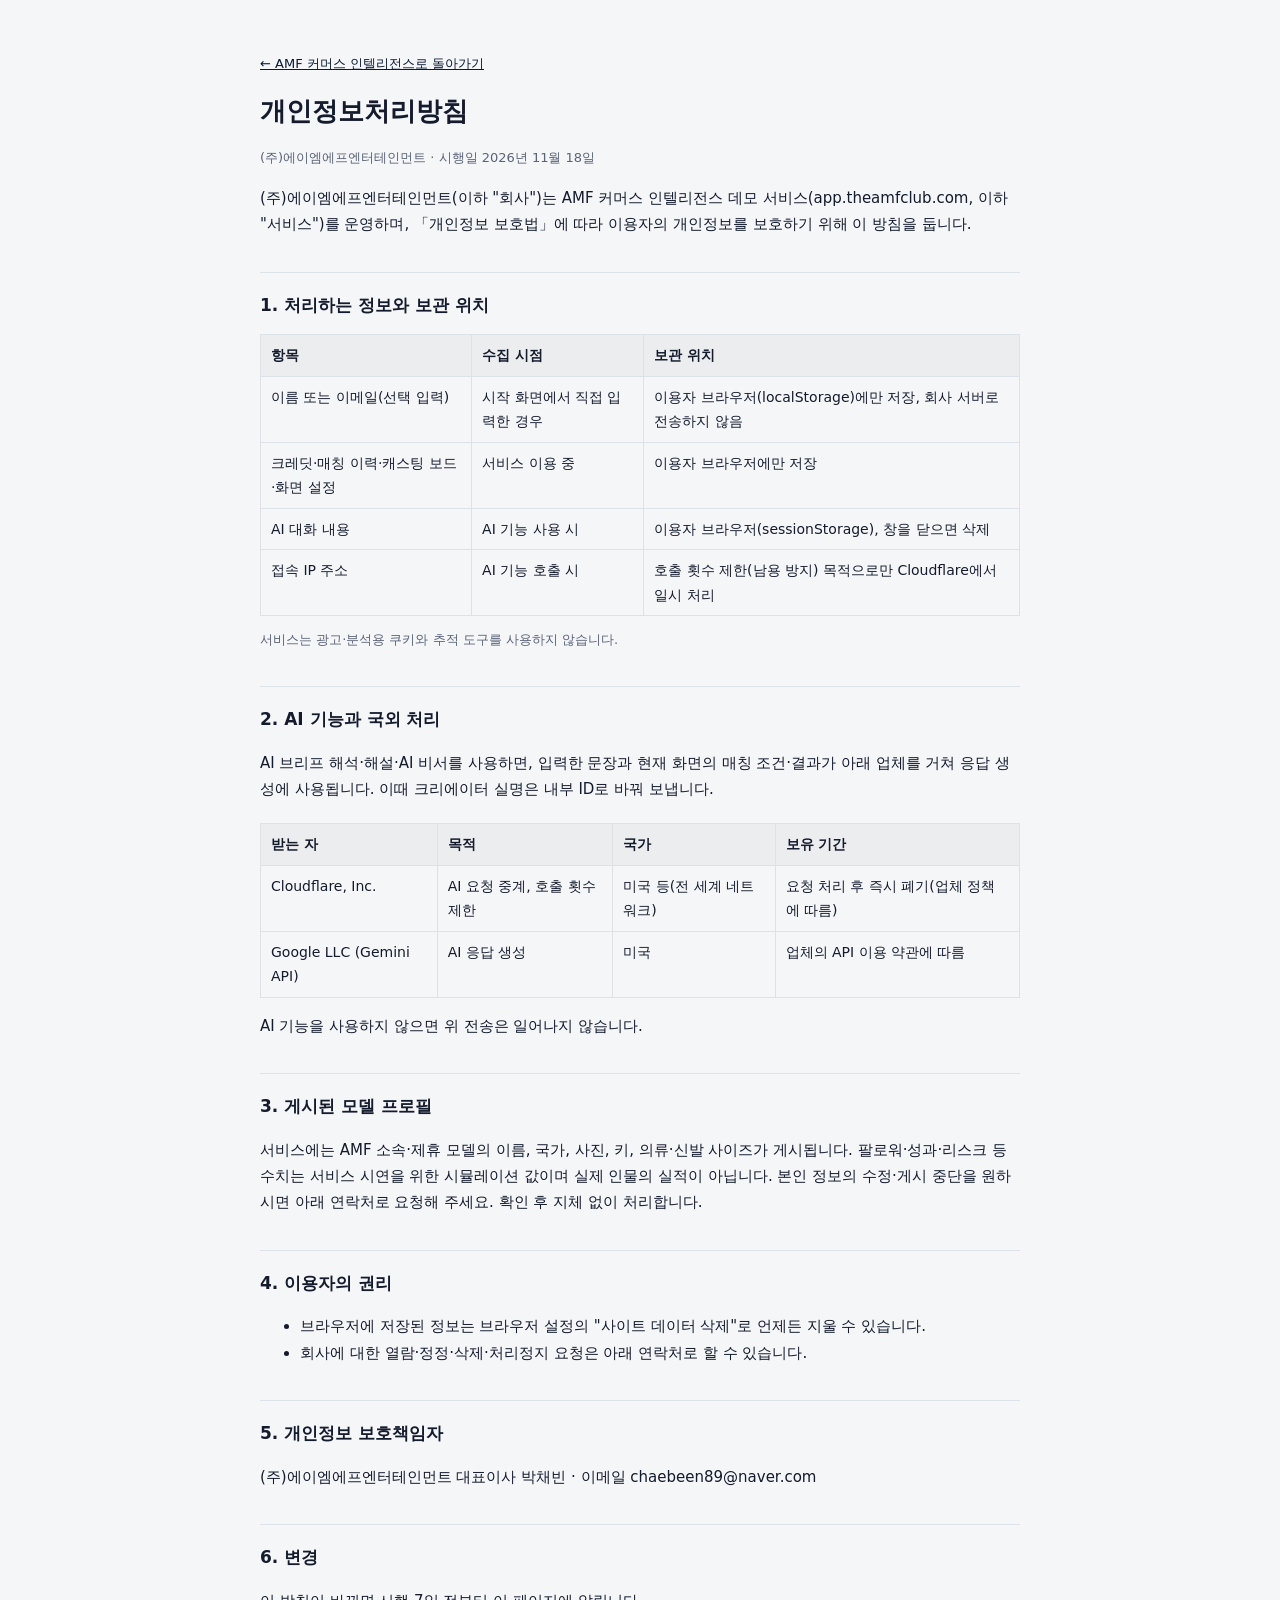
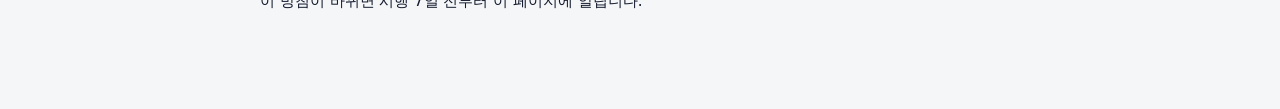
==== privacy.html @ 49871f89 "app.theamfclub.com 배포 (v20261118g) Co-Authored-By: Claude Opus 5.5 <noreply@anthropic.com>" ====
<!doctype html>
<html lang="ko">
<head>
<meta charset="utf-8">
<meta name="viewport" content="width=device-width,initial-scale=1">
<title>개인정보처리방침 · AMF 커머스 인텔리전스</title>
<meta name="robots" content="index,follow">
<style>
:root{--bg:#F5F6F8;--fg:#141B2D;--mute:#5A6378;--line:#DDE1E8;--acc:#0A1A33}
@media (prefers-color-scheme:dark){:root{--bg:#0E1320;--fg:#E7EAF2;--mute:#A7AEBF;--line:#2A3348;--acc:#BFD0FF;color-scheme:dark}}
*{box-sizing:border-box}
body{margin:0;background:var(--bg);color:var(--fg);font:15px/1.75 "Apple SD Gothic Neo","Malgun Gothic",system-ui,sans-serif;
  padding:40px max(16px,env(safe-area-inset-right)) 80px max(16px,env(safe-area-inset-left))}
main{max-width:760px;margin:0 auto}
h1{font-size:26px;margin:0 0 6px}
h2{font-size:17px;margin:34px 0 8px;padding-top:18px;border-top:1px solid var(--line)}
p,li{color:var(--fg)} .m{color:var(--mute);font-size:13px}
table{width:100%;border-collapse:collapse;font-size:14px;margin-top:6px}
th,td{border:1px solid var(--line);padding:8px 10px;text-align:left;vertical-align:top}
th{background:rgba(127,127,127,.08);font-weight:600}
a{color:var(--acc)}
.wrap{overflow-x:auto}
</style>
</head>
<body>
<main>
  <p class="m"><a href="./">← AMF 커머스 인텔리전스로 돌아가기</a></p>
  <h1>개인정보처리방침</h1>
  <p class="m">(주)에이엠에프엔터테인먼트 · 시행일 2026년 11월 18일</p>

  <p>(주)에이엠에프엔터테인먼트(이하 "회사")는 AMF 커머스 인텔리전스 데모 서비스(app.theamfclub.com, 이하 "서비스")를 운영하며, 「개인정보 보호법」에 따라 이용자의 개인정보를 보호하기 위해 이 방침을 둡니다.</p>

  <h2>1. 처리하는 정보와 보관 위치</h2>
  <div class="wrap"><table>
    <tr><th>항목</th><th>수집 시점</th><th>보관 위치</th></tr>
    <tr><td>이름 또는 이메일(선택 입력)</td><td>시작 화면에서 직접 입력한 경우</td><td>이용자 브라우저(localStorage)에만 저장, 회사 서버로 전송하지 않음</td></tr>
    <tr><td>크레딧·매칭 이력·캐스팅 보드·화면 설정</td><td>서비스 이용 중</td><td>이용자 브라우저에만 저장</td></tr>
    <tr><td>AI 대화 내용</td><td>AI 기능 사용 시</td><td>이용자 브라우저(sessionStorage), 창을 닫으면 삭제</td></tr>
    <tr><td>접속 IP 주소</td><td>AI 기능 호출 시</td><td>호출 횟수 제한(남용 방지) 목적으로만 Cloudflare에서 일시 처리</td></tr>
  </table></div>
  <p class="m">서비스는 광고·분석용 쿠키와 추적 도구를 사용하지 않습니다.</p>

  <h2>2. AI 기능과 국외 처리</h2>
  <p>AI 브리프 해석·해설·AI 비서를 사용하면, 입력한 문장과 현재 화면의 매칭 조건·결과가 아래 업체를 거쳐 응답 생성에 사용됩니다. 이때 크리에이터 실명은 내부 ID로 바꿔 보냅니다.</p>
  <div class="wrap"><table>
    <tr><th>받는 자</th><th>목적</th><th>국가</th><th>보유 기간</th></tr>
    <tr><td>Cloudflare, Inc.</td><td>AI 요청 중계, 호출 횟수 제한</td><td>미국 등(전 세계 네트워크)</td><td>요청 처리 후 즉시 폐기(업체 정책에 따름)</td></tr>
    <tr><td>Google LLC (Gemini API)</td><td>AI 응답 생성</td><td>미국</td><td>업체의 API 이용 약관에 따름</td></tr>
  </table></div>
  <p>AI 기능을 사용하지 않으면 위 전송은 일어나지 않습니다.</p>

  <h2>3. 게시된 모델 프로필</h2>
  <p>서비스에는 AMF 소속·제휴 모델의 이름, 국가, 사진, 키, 의류·신발 사이즈가 게시됩니다. 팔로워·성과·리스크 등 수치는 서비스 시연을 위한 시뮬레이션 값이며 실제 인물의 실적이 아닙니다. 본인 정보의 수정·게시 중단을 원하시면 아래 연락처로 요청해 주세요. 확인 후 지체 없이 처리합니다.</p>

  <h2>4. 이용자의 권리</h2>
  <ul>
    <li>브라우저에 저장된 정보는 브라우저 설정의 "사이트 데이터 삭제"로 언제든 지울 수 있습니다.</li>
    <li>회사에 대한 열람·정정·삭제·처리정지 요청은 아래 연락처로 할 수 있습니다.</li>
  </ul>

  <h2>5. 개인정보 보호책임자</h2>
  <p>(주)에이엠에프엔터테인먼트 대표이사 박채빈 · 이메일 <span>chaebeen89@naver.com</span></p>

  <h2>6. 변경</h2>
  <p>이 방침이 바뀌면 시행 7일 전부터 이 페이지에 알립니다.</p>
</main>
</body>
</html>
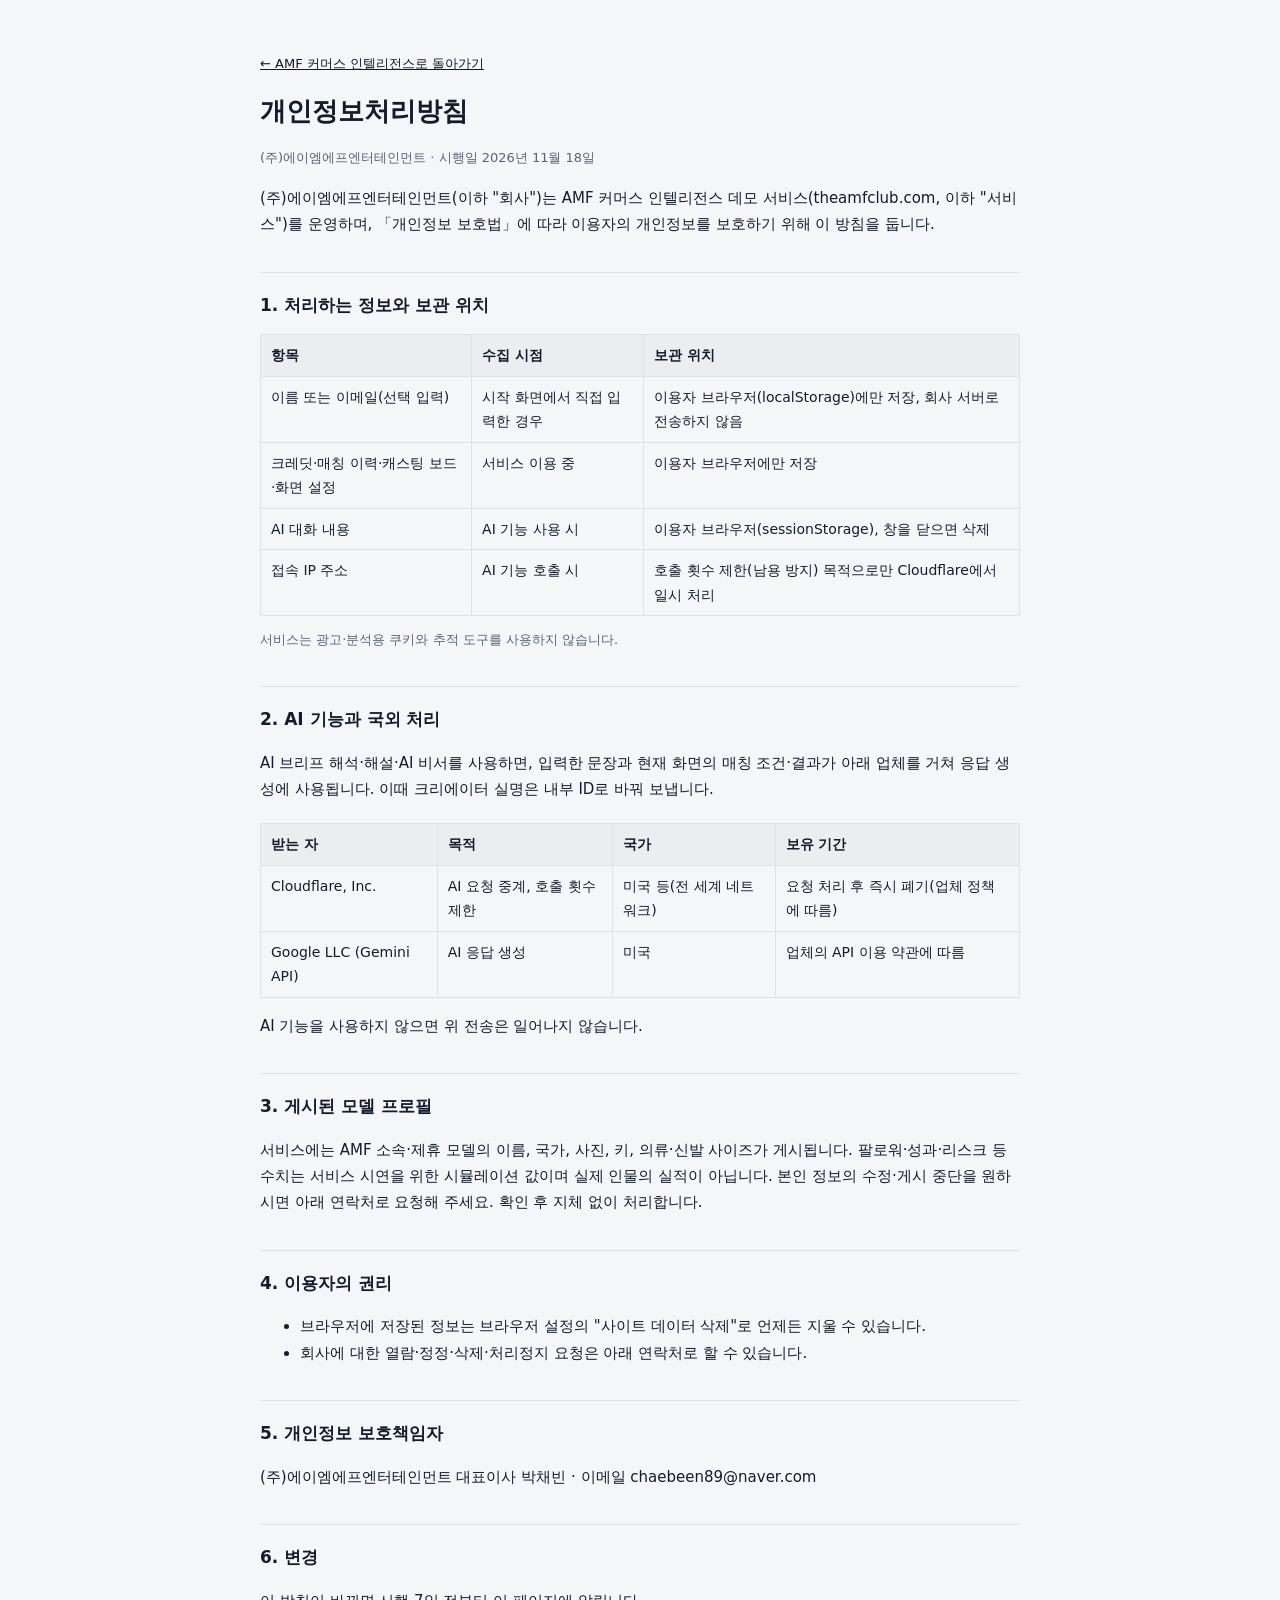
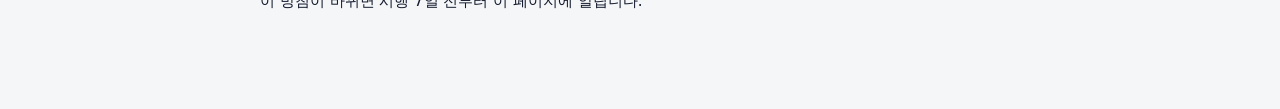
==== commit b0c531a3: "theamfclub.com 배포 (v20261118h) Co-Authored-By: Claude Opus 5.5 <noreply@anthropic.com>" ====
--- a/privacy.html
+++ b/privacy.html
@@ -28,7 +28,7 @@
   <h1>개인정보처리방침</h1>
   <p class="m">(주)에이엠에프엔터테인먼트 · 시행일 2026년 11월 18일</p>
 
-  <p>(주)에이엠에프엔터테인먼트(이하 "회사")는 AMF 커머스 인텔리전스 데모 서비스(app.theamfclub.com, 이하 "서비스")를 운영하며, 「개인정보 보호법」에 따라 이용자의 개인정보를 보호하기 위해 이 방침을 둡니다.</p>
+  <p>(주)에이엠에프엔터테인먼트(이하 "회사")는 AMF 커머스 인텔리전스 데모 서비스(theamfclub.com, 이하 "서비스")를 운영하며, 「개인정보 보호법」에 따라 이용자의 개인정보를 보호하기 위해 이 방침을 둡니다.</p>
 
   <h2>1. 처리하는 정보와 보관 위치</h2>
   <div class="wrap"><table>
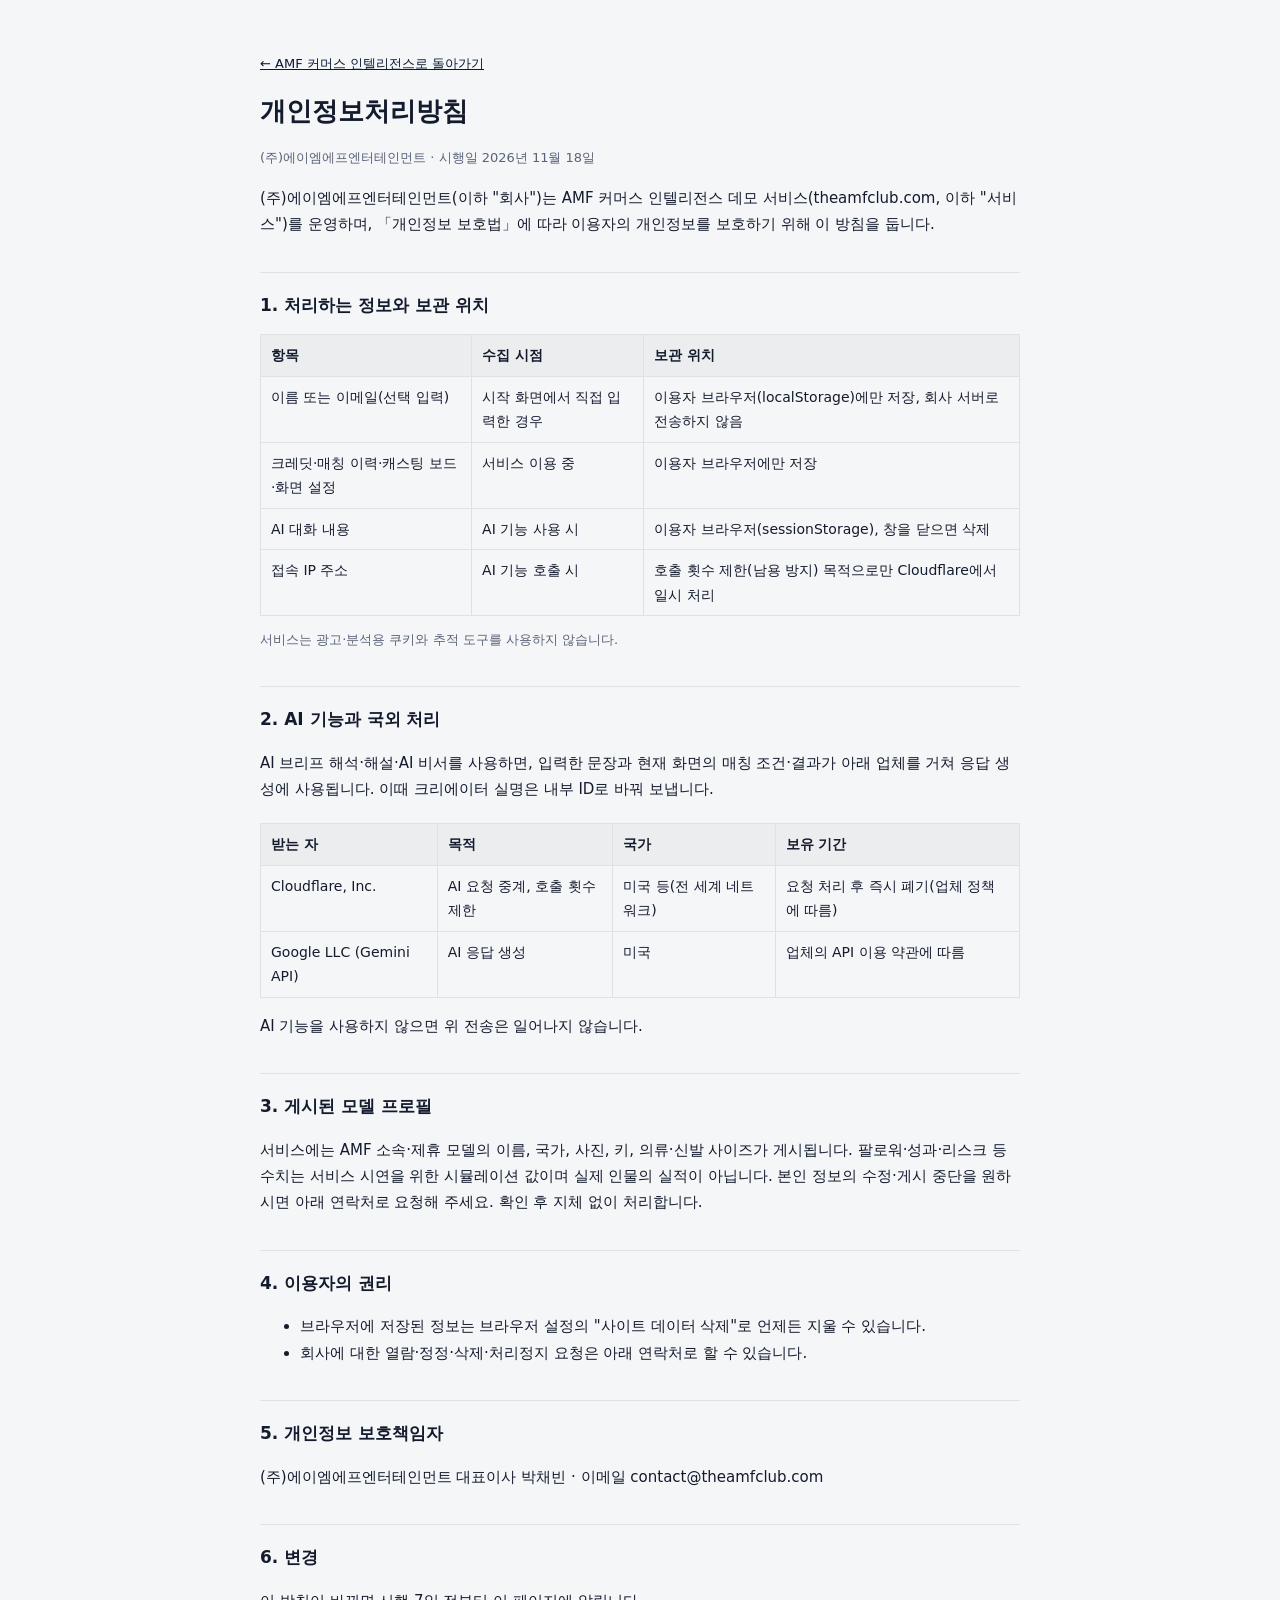
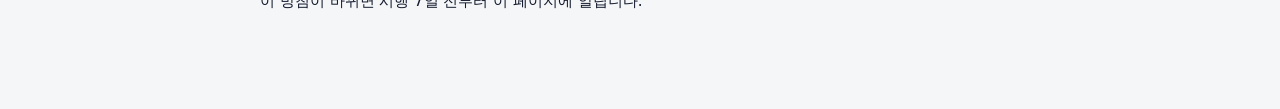
==== commit 5f895db9: "연락처 contact@theamfclub.com (v20261118i) Co-Authored-By: Claude Opus 5.5 <noreply@anthropic.com>" ====
--- a/privacy.html
+++ b/privacy.html
@@ -59,7 +59,7 @@
   </ul>
 
   <h2>5. 개인정보 보호책임자</h2>
-  <p>(주)에이엠에프엔터테인먼트 대표이사 박채빈 · 이메일 <span>chaebeen89@naver.com</span></p>
+  <p>(주)에이엠에프엔터테인먼트 대표이사 박채빈 · 이메일 <span>contact@theamfclub.com</span></p>
 
   <h2>6. 변경</h2>
   <p>이 방침이 바뀌면 시행 7일 전부터 이 페이지에 알립니다.</p>
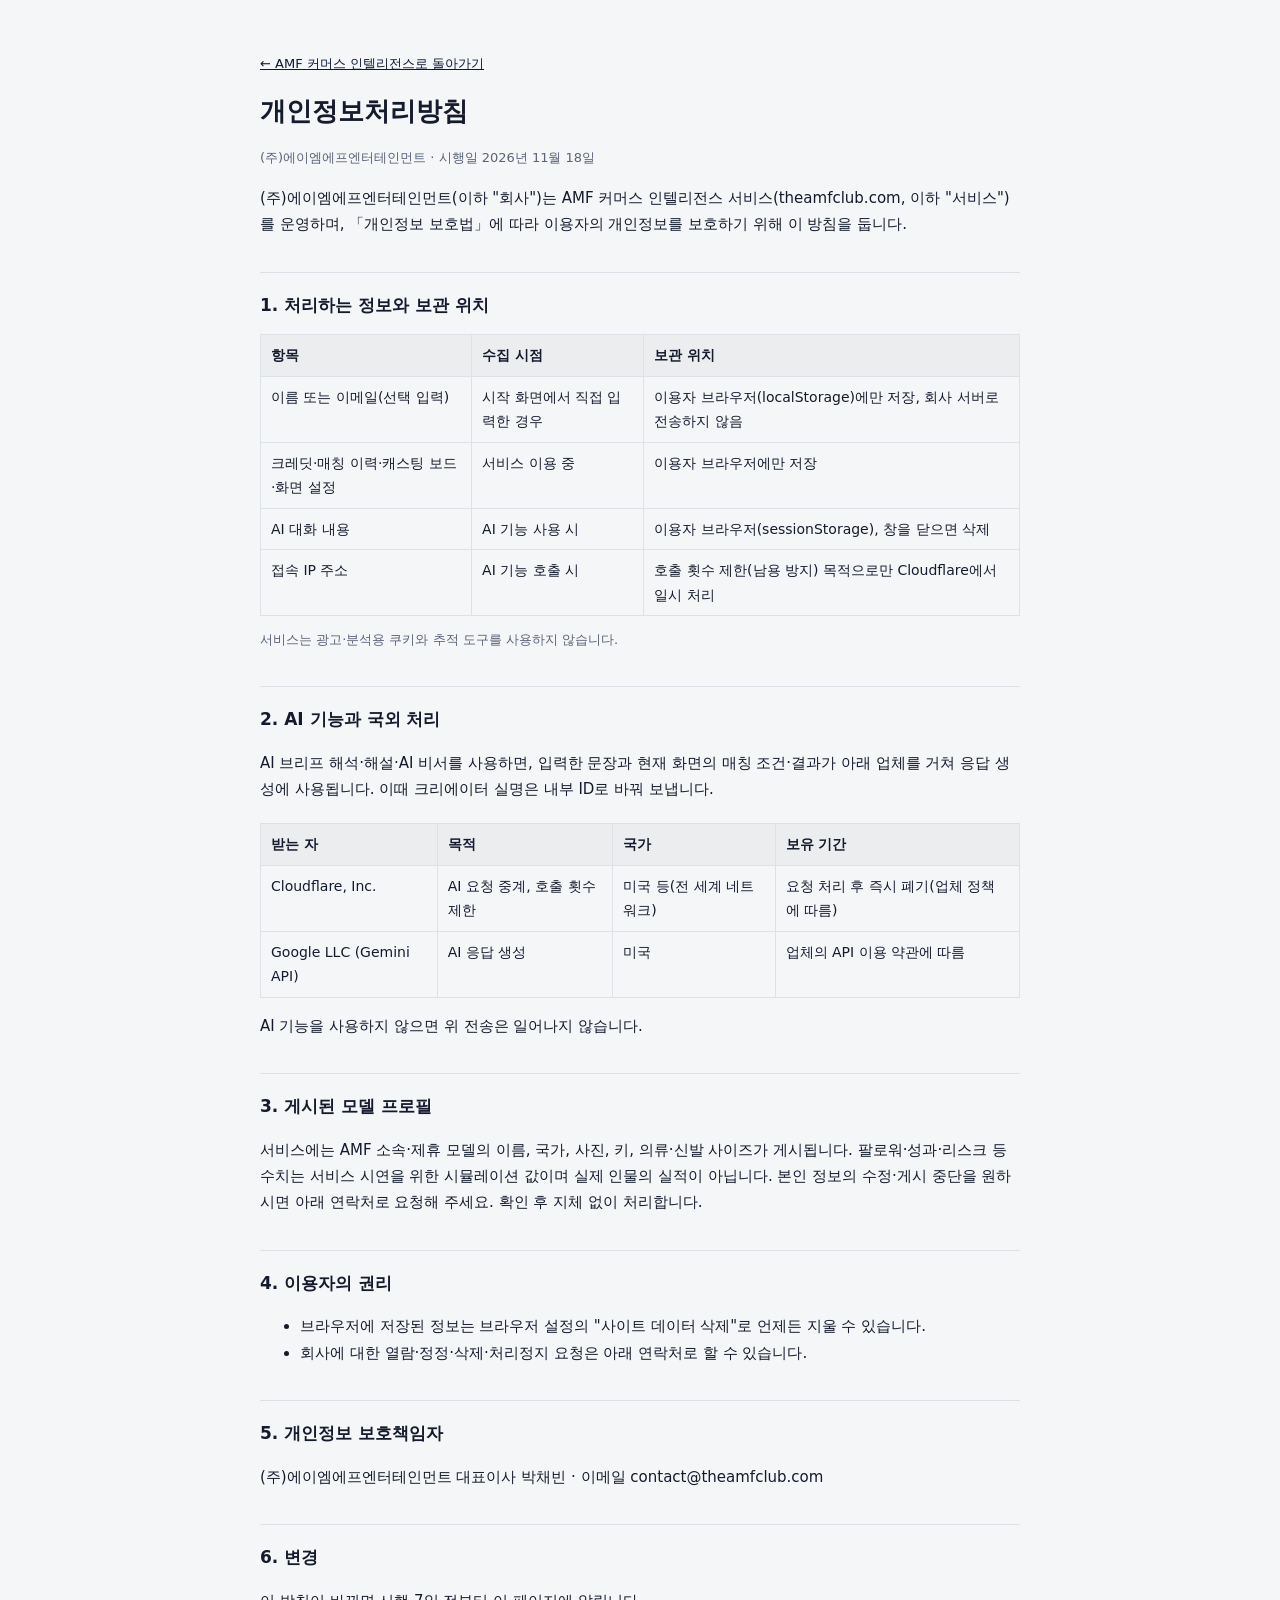
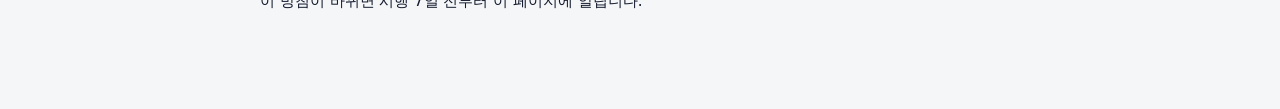
==== commit 3add9b6c: "전체 화면 시작 · 문구 정리 (v20261118j) Co-Authored-By: Claude Opus 5.5 <noreply@anthropic.com>" ====
--- a/privacy.html
+++ b/privacy.html
@@ -28,7 +28,7 @@
   <h1>개인정보처리방침</h1>
   <p class="m">(주)에이엠에프엔터테인먼트 · 시행일 2026년 11월 18일</p>
 
-  <p>(주)에이엠에프엔터테인먼트(이하 "회사")는 AMF 커머스 인텔리전스 데모 서비스(theamfclub.com, 이하 "서비스")를 운영하며, 「개인정보 보호법」에 따라 이용자의 개인정보를 보호하기 위해 이 방침을 둡니다.</p>
+  <p>(주)에이엠에프엔터테인먼트(이하 "회사")는 AMF 커머스 인텔리전스 서비스(theamfclub.com, 이하 "서비스")를 운영하며, 「개인정보 보호법」에 따라 이용자의 개인정보를 보호하기 위해 이 방침을 둡니다.</p>
 
   <h2>1. 처리하는 정보와 보관 위치</h2>
   <div class="wrap"><table>
